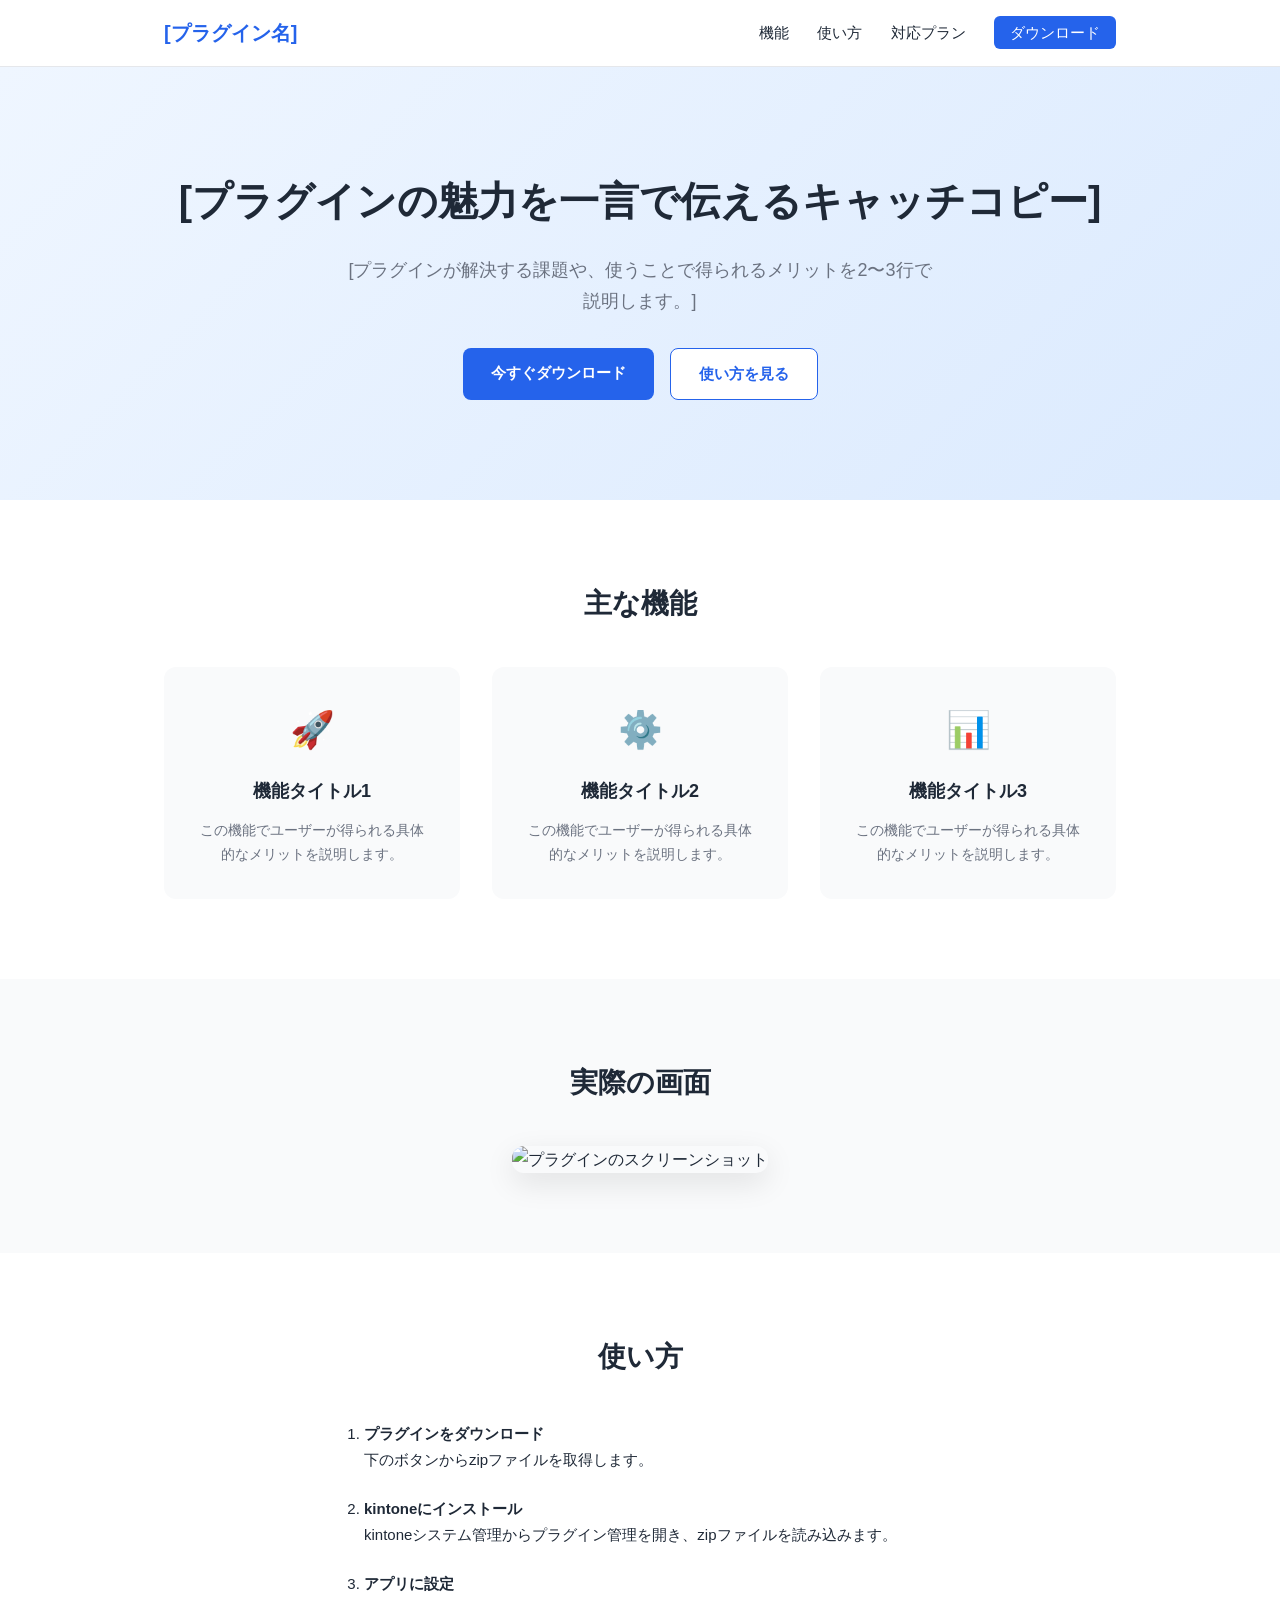
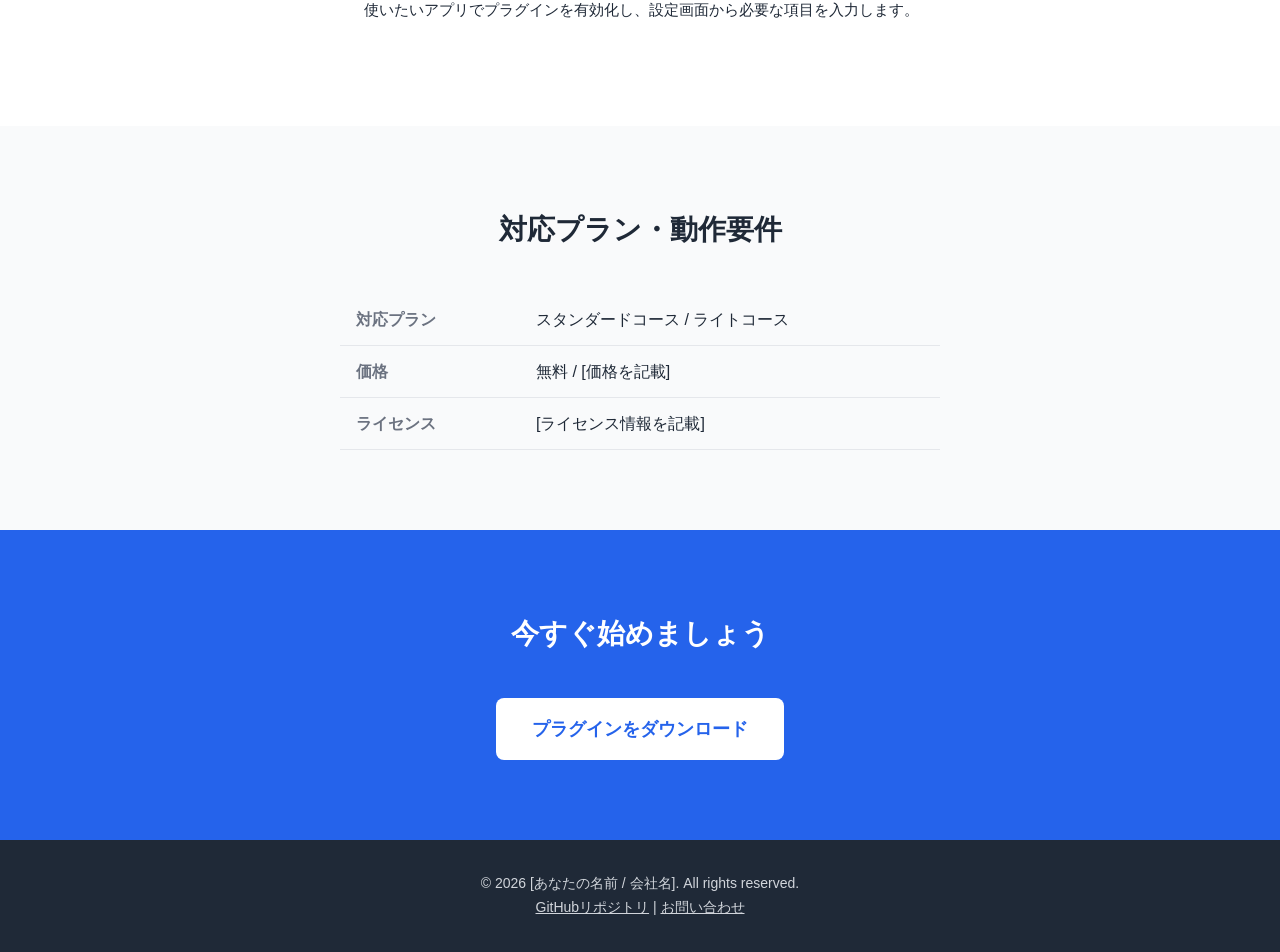
==== index.html @ deb2c382 "init" ====
<!DOCTYPE html>
<html lang="ja">
<head>
  <meta charset="UTF-8">
  <meta name="viewport" content="width=device-width, initial-scale=1.0">
  <title>[プラグイン名] - kintoneプラグイン</title>
  <link rel="stylesheet" href="style.css">
</head>
<body>

  <header class="site-header">
    <div class="container header-inner">
      <div class="logo">[プラグイン名]</div>
      <nav>
        <a href="#features">機能</a>
        <a href="#howto">使い方</a>
        <a href="#requirements">対応プラン</a>
        <a href="#download" class="nav-cta">ダウンロード</a>
      </nav>
    </div>
  </header>

  <section class="hero">
    <div class="container">
      <h1>[プラグインの魅力を一言で伝えるキャッチコピー]</h1>
      <p class="hero-sub">[プラグインが解決する課題や、使うことで得られるメリットを2〜3行で説明します。]</p>
      <div class="hero-buttons">
        <a href="#download" class="btn btn-primary">今すぐダウンロード</a>
        <a href="#howto" class="btn btn-secondary">使い方を見る</a>
      </div>
    </div>
  </section>

  <section id="features" class="features">
    <div class="container">
      <h2>主な機能</h2>
      <div class="feature-grid">
        <div class="feature-card">
          <div class="feature-icon">🚀</div>
          <h3>機能タイトル1</h3>
          <p>この機能でユーザーが得られる具体的なメリットを説明します。</p>
        </div>
        <div class="feature-card">
          <div class="feature-icon">⚙️</div>
          <h3>機能タイトル2</h3>
          <p>この機能でユーザーが得られる具体的なメリットを説明します。</p>
        </div>
        <div class="feature-card">
          <div class="feature-icon">📊</div>
          <h3>機能タイトル3</h3>
          <p>この機能でユーザーが得られる具体的なメリットを説明します。</p>
        </div>
      </div>
    </div>
  </section>

  <section class="screenshot">
    <div class="container">
      <h2>実際の画面</h2>
      <div class="screenshot-frame">
        <img src="https://placehold.co/900x500?text=%E3%82%B9%E3%82%AF%E3%83%AA%E3%83%BC%E3%83%B3%E3%82%B7%E3%83%A7%E3%83%83%E3%83%88%E3%82%92%E3%81%93%E3%81%93%E3%81%AB" alt="プラグインのスクリーンショット">
      </div>
    </div>
  </section>

  <section id="howto" class="howto">
    <div class="container">
      <h2>使い方</h2>
      <ol class="howto-list">
        <li><strong>プラグインをダウンロード</strong><br>下のボタンからzipファイルを取得します。</li>
        <li><strong>kintoneにインストール</strong><br>kintoneシステム管理からプラグイン管理を開き、zipファイルを読み込みます。</li>
        <li><strong>アプリに設定</strong><br>使いたいアプリでプラグインを有効化し、設定画面から必要な項目を入力します。</li>
      </ol>
    </div>
  </section>

  <section id="requirements" class="requirements">
    <div class="container">
      <h2>対応プラン・動作要件</h2>
      <table>
        <tr><th>対応プラン</th><td>スタンダードコース / ライトコース</td></tr>
        <tr><th>価格</th><td>無料 / [価格を記載]</td></tr>
        <tr><th>ライセンス</th><td>[ライセンス情報を記載]</td></tr>
      </table>
    </div>
  </section>

  <section id="download" class="download-cta">
    <div class="container">
      <h2>今すぐ始めましょう</h2>
      <a href="[zipファイルへのリンクをここに]" class="btn btn-primary btn-large">プラグインをダウンロード</a>
    </div>
  </section>

  <footer class="site-footer">
    <div class="container">
      <p>&copy; 2026 [あなたの名前 / 会社名]. All rights reserved.</p>
      <p><a href="[GitHubリポジトリのURL]">GitHubリポジトリ</a> | <a href="mailto:[お問い合わせ用メールアドレス]">お問い合わせ</a></p>
    </div>
  </footer>

</body>
</html>
---- style.css ----
:root {
  --primary: #2563eb;
  --primary-dark: #1e40af;
  --text-dark: #1f2937;
  --text-gray: #6b7280;
  --bg-light: #f9fafb;
  --white: #ffffff;
}

* {
  margin: 0;
  padding: 0;
  box-sizing: border-box;
}

body {
  font-family: "Helvetica Neue", Arial, "Hiragino Kaku Gothic ProN", "Meiryo", sans-serif;
  color: var(--text-dark);
  line-height: 1.7;
}

.container {
  max-width: 1000px;
  margin: 0 auto;
  padding: 0 24px;
}

/* Header */
.site-header {
  background: var(--white);
  border-bottom: 1px solid #e5e7eb;
  position: sticky;
  top: 0;
  z-index: 10;
}

.header-inner {
  display: flex;
  justify-content: space-between;
  align-items: center;
  padding: 16px 24px;
}

.logo {
  font-weight: bold;
  font-size: 20px;
  color: var(--primary);
}

nav a {
  margin-left: 24px;
  text-decoration: none;
  color: var(--text-dark);
  font-size: 15px;
}

.nav-cta {
  background: var(--primary);
  color: var(--white) !important;
  padding: 8px 16px;
  border-radius: 6px;
}

/* Hero */
.hero {
  background: linear-gradient(135deg, #eff6ff, #dbeafe);
  padding: 100px 0;
  text-align: center;
}

.hero h1 {
  font-size: 40px;
  margin-bottom: 20px;
  color: var(--text-dark);
}

.hero-sub {
  font-size: 18px;
  color: var(--text-gray);
  max-width: 600px;
  margin: 0 auto 32px;
}

.hero-buttons {
  display: flex;
  justify-content: center;
  gap: 16px;
}

.btn {
  display: inline-block;
  padding: 12px 28px;
  border-radius: 8px;
  text-decoration: none;
  font-weight: bold;
  font-size: 15px;
}

.btn-primary {
  background: var(--primary);
  color: var(--white);
}

.btn-primary:hover {
  background: var(--primary-dark);
}

.btn-secondary {
  background: var(--white);
  color: var(--primary);
  border: 1px solid var(--primary);
}

.btn-large {
  font-size: 18px;
  padding: 16px 36px;
}

/* Features */
.features {
  padding: 80px 0;
  background: var(--white);
}

.features h2, .howto h2, .requirements h2, .screenshot h2, .download-cta h2 {
  text-align: center;
  font-size: 28px;
  margin-bottom: 40px;
}

.feature-grid {
  display: grid;
  grid-template-columns: repeat(3, 1fr);
  gap: 32px;
}

.feature-card {
  background: var(--bg-light);
  padding: 32px;
  border-radius: 12px;
  text-align: center;
}

.feature-icon {
  font-size: 36px;
  margin-bottom: 16px;
}

.feature-card h3 {
  margin-bottom: 12px;
  font-size: 18px;
}

.feature-card p {
  color: var(--text-gray);
  font-size: 14px;
}

/* Screenshot */
.screenshot {
  padding: 80px 0;
  background: var(--bg-light);
  text-align: center;
}

.screenshot-frame img {
  max-width: 100%;
  border-radius: 12px;
  box-shadow: 0 10px 30px rgba(0,0,0,0.1);
}

/* How to */
.howto {
  padding: 80px 0;
}

.howto-list {
  max-width: 600px;
  margin: 0 auto;
  padding-left: 24px;
}

.howto-list li {
  margin-bottom: 24px;
  font-size: 15px;
}

/* Requirements */
.requirements {
  padding: 80px 0;
  background: var(--bg-light);
}

.requirements table {
  max-width: 600px;
  margin: 0 auto;
  width: 100%;
  border-collapse: collapse;
}

.requirements th, .requirements td {
  padding: 12px 16px;
  border-bottom: 1px solid #e5e7eb;
  text-align: left;
}

.requirements th {
  width: 30%;
  color: var(--text-gray);
}

/* Download CTA */
.download-cta {
  padding: 80px 0;
  text-align: center;
  background: var(--primary);
  color: var(--white);
}

.download-cta h2 {
  color: var(--white);
}

.download-cta .btn-primary {
  background: var(--white);
  color: var(--primary);
}

/* Footer */
.site-footer {
  padding: 32px 0;
  text-align: center;
  background: var(--text-dark);
  color: #d1d5db;
  font-size: 14px;
}

.site-footer a {
  color: #d1d5db;
}

/* Responsive */
@media (max-width: 768px) {
  .feature-grid {
    grid-template-columns: 1fr;
  }
  nav a {
    margin-left: 12px;
    font-size: 13px;
  }
  .hero h1 {
    font-size: 28px;
  }
}
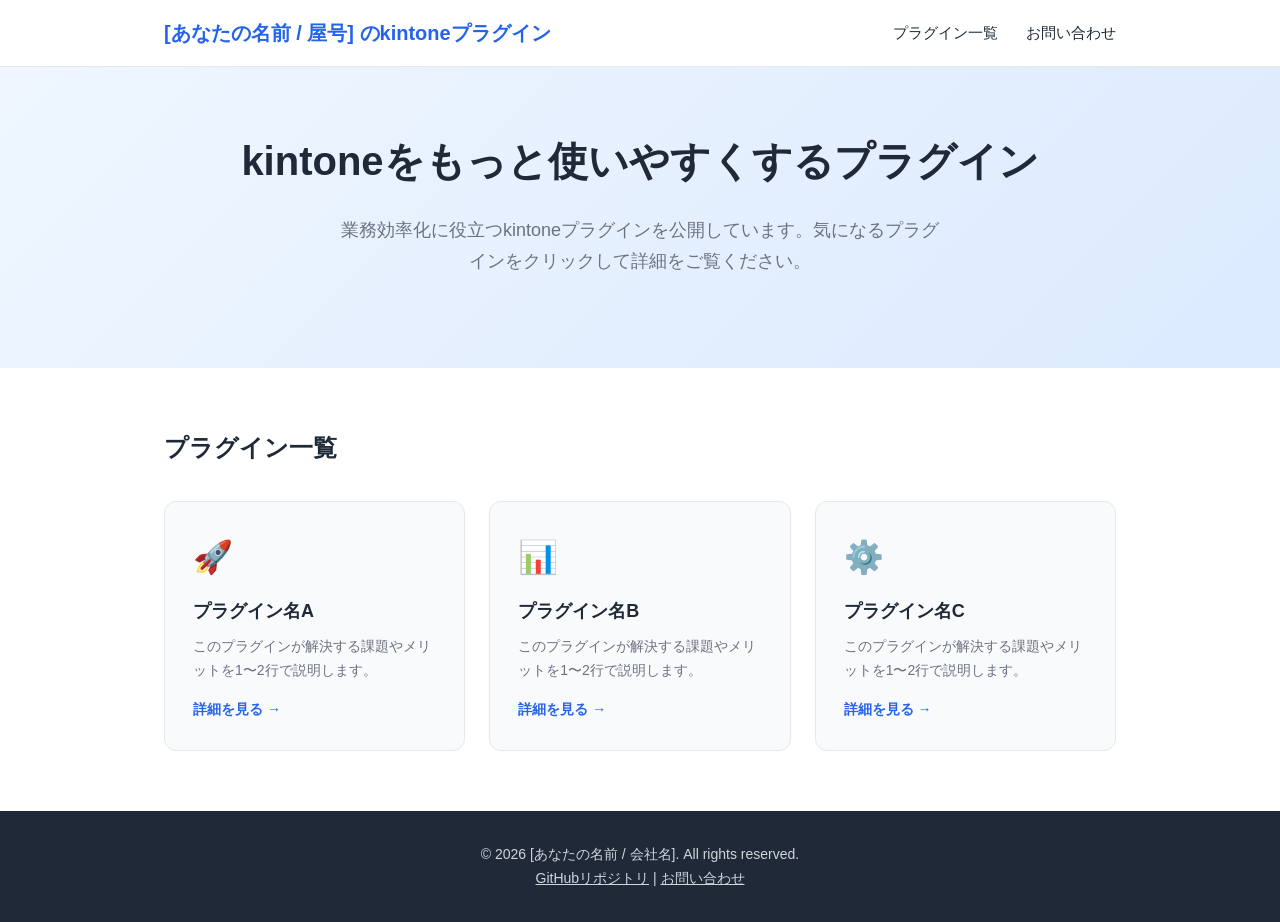
==== commit 0c898fa7: "create" ====
--- a/index.html
+++ b/index.html
@@ -3,92 +3,34 @@
 <head>
   <meta charset="UTF-8">
   <meta name="viewport" content="width=device-width, initial-scale=1.0">
-  <title>[プラグイン名] - kintoneプラグイン</title>
+  <title>kintoneプラグイン一覧</title>
   <link rel="stylesheet" href="style.css">
 </head>
 <body>
 
   <header class="site-header">
     <div class="container header-inner">
-      <div class="logo">[プラグイン名]</div>
+      <div class="logo">[あなたの名前 / 屋号] のkintoneプラグイン</div>
       <nav>
-        <a href="#features">機能</a>
-        <a href="#howto">使い方</a>
-        <a href="#requirements">対応プラン</a>
-        <a href="#download" class="nav-cta">ダウンロード</a>
+        <a href="#plugin-list">プラグイン一覧</a>
+        <a href="mailto:[お問い合わせ用メールアドレス]">お問い合わせ</a>
       </nav>
     </div>
   </header>
 
-  <section class="hero">
+  <section class="hero hero-list">
     <div class="container">
-      <h1>[プラグインの魅力を一言で伝えるキャッチコピー]</h1>
-      <p class="hero-sub">[プラグインが解決する課題や、使うことで得られるメリットを2〜3行で説明します。]</p>
-      <div class="hero-buttons">
-        <a href="#download" class="btn btn-primary">今すぐダウンロード</a>
-        <a href="#howto" class="btn btn-secondary">使い方を見る</a>
-      </div>
+      <h1>kintoneをもっと使いやすくするプラグイン</h1>
+      <p class="hero-sub">業務効率化に役立つkintoneプラグインを公開しています。気になるプラグインをクリックして詳細をご覧ください。</p>
     </div>
   </section>
 
-  <section id="features" class="features">
+  <section id="plugin-list" class="plugin-list-section">
     <div class="container">
-      <h2>主な機能</h2>
-      <div class="feature-grid">
-        <div class="feature-card">
-          <div class="feature-icon">🚀</div>
-          <h3>機能タイトル1</h3>
-          <p>この機能でユーザーが得られる具体的なメリットを説明します。</p>
-        </div>
-        <div class="feature-card">
-          <div class="feature-icon">⚙️</div>
-          <h3>機能タイトル2</h3>
-          <p>この機能でユーザーが得られる具体的なメリットを説明します。</p>
-        </div>
-        <div class="feature-card">
-          <div class="feature-icon">📊</div>
-          <h3>機能タイトル3</h3>
-          <p>この機能でユーザーが得られる具体的なメリットを説明します。</p>
-        </div>
+      <h2>プラグイン一覧</h2>
+      <div id="plugin-grid" class="plugin-grid">
+        <!-- ここにJavaScriptでカードが自動生成されます -->
       </div>
-    </div>
-  </section>
-
-  <section class="screenshot">
-    <div class="container">
-      <h2>実際の画面</h2>
-      <div class="screenshot-frame">
-        <img src="https://placehold.co/900x500?text=%E3%82%B9%E3%82%AF%E3%83%AA%E3%83%BC%E3%83%B3%E3%82%B7%E3%83%A7%E3%83%83%E3%83%88%E3%82%92%E3%81%93%E3%81%93%E3%81%AB" alt="プラグインのスクリーンショット">
-      </div>
-    </div>
-  </section>
-
-  <section id="howto" class="howto">
-    <div class="container">
-      <h2>使い方</h2>
-      <ol class="howto-list">
-        <li><strong>プラグインをダウンロード</strong><br>下のボタンからzipファイルを取得します。</li>
-        <li><strong>kintoneにインストール</strong><br>kintoneシステム管理からプラグイン管理を開き、zipファイルを読み込みます。</li>
-        <li><strong>アプリに設定</strong><br>使いたいアプリでプラグインを有効化し、設定画面から必要な項目を入力します。</li>
-      </ol>
-    </div>
-  </section>
-
-  <section id="requirements" class="requirements">
-    <div class="container">
-      <h2>対応プラン・動作要件</h2>
-      <table>
-        <tr><th>対応プラン</th><td>スタンダードコース / ライトコース</td></tr>
-        <tr><th>価格</th><td>無料 / [価格を記載]</td></tr>
-        <tr><th>ライセンス</th><td>[ライセンス情報を記載]</td></tr>
-      </table>
-    </div>
-  </section>
-
-  <section id="download" class="download-cta">
-    <div class="container">
-      <h2>今すぐ始めましょう</h2>
-      <a href="[zipファイルへのリンクをここに]" class="btn btn-primary btn-large">プラグインをダウンロード</a>
     </div>
   </section>
 
@@ -99,5 +41,7 @@
     </div>
   </footer>
 
+  <script src="plugins-data.js"></script>
+  <script src="script.js"></script>
 </body>
 </html>
--- a/style.css
+++ b/style.css
@@ -252,3 +252,72 @@
     font-size: 28px;
   }
 }
+/* Plugin list page */
+.hero-list {
+  padding: 60px 0;
+}
+
+.plugin-list-section {
+  padding: 60px 0;
+  background: var(--white);
+}
+
+.plugin-grid {
+  display: grid;
+  grid-template-columns: repeat(3, 1fr);
+  gap: 24px;
+  margin-top: 32px;
+}
+
+.plugin-card {
+  display: block;
+  background: var(--bg-light);
+  border-radius: 12px;
+  padding: 28px;
+  text-decoration: none;
+  color: var(--text-dark);
+  border: 1px solid #e5e7eb;
+  transition: transform 0.2s, box-shadow 0.2s, border-color 0.2s;
+}
+
+.plugin-card:hover {
+  transform: translateY(-4px);
+  box-shadow: 0 10px 20px rgba(0,0,0,0.08);
+  border-color: var(--primary);
+}
+
+.plugin-card-icon {
+  font-size: 32px;
+  margin-bottom: 12px;
+}
+
+.plugin-card h3 {
+  margin-bottom: 8px;
+  font-size: 18px;
+}
+
+.plugin-card p {
+  color: var(--text-gray);
+  font-size: 14px;
+  margin-bottom: 12px;
+}
+
+.plugin-card-link {
+  color: var(--primary);
+  font-weight: bold;
+  font-size: 14px;
+}
+
+.back-link {
+  display: inline-block;
+  margin: 24px 0 0;
+  color: var(--primary);
+  text-decoration: none;
+  font-size: 14px;
+}
+
+@media (max-width: 768px) {
+  .plugin-grid {
+    grid-template-columns: 1fr;
+  }
+}
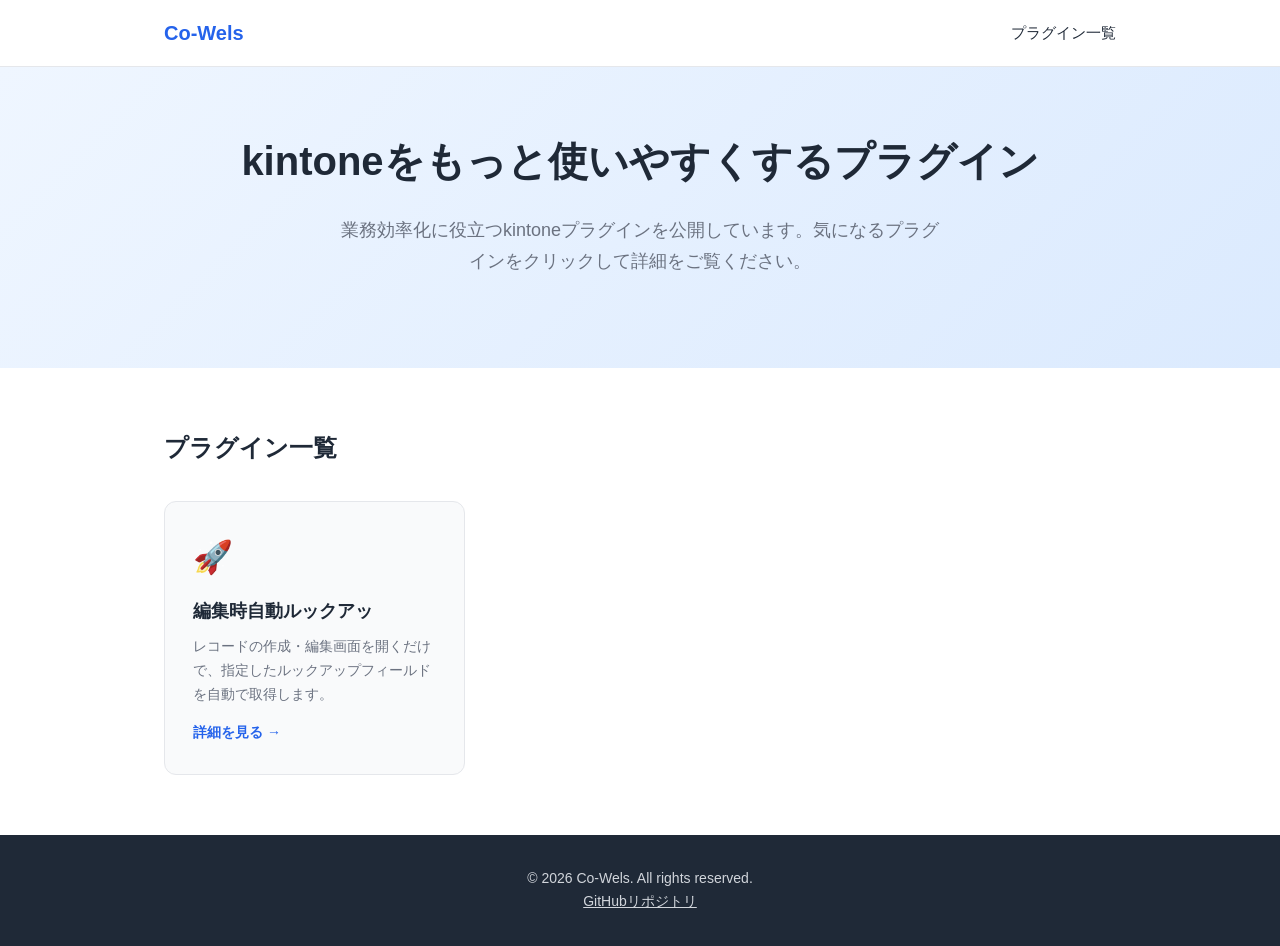
==== commit 20cd5b54: "ブランド名変更" ====
--- a/index.html
+++ b/index.html
@@ -10,10 +10,9 @@
 
   <header class="site-header">
     <div class="container header-inner">
-      <div class="logo">[あなたの名前 / 屋号] のkintoneプラグイン</div>
+      <div class="logo">Co-Wels</div>
       <nav>
         <a href="#plugin-list">プラグイン一覧</a>
-        <a href="mailto:[お問い合わせ用メールアドレス]">お問い合わせ</a>
       </nav>
     </div>
   </header>
@@ -36,8 +35,8 @@
 
   <footer class="site-footer">
     <div class="container">
-      <p>&copy; 2026 [あなたの名前 / 会社名]. All rights reserved.</p>
-      <p><a href="[GitHubリポジトリのURL]">GitHubリポジトリ</a> | <a href="mailto:[お問い合わせ用メールアドレス]">お問い合わせ</a></p>
+      <p>&copy; 2026 Co-Wels. All rights reserved.</p>
+      <p><a href="https://github.com/kazuya-wings/kintone-plugin-site">GitHubリポジトリ</a></p>
     </div>
   </footer>
 
--- a/style.css
+++ b/style.css
@@ -169,6 +169,24 @@
   box-shadow: 0 10px 30px rgba(0,0,0,0.1);
 }
 
+/* Screenshot grid (2 images side by side) */
+.screenshot-grid {
+  display: grid;
+  grid-template-columns: repeat(2, 1fr);
+  gap: 24px;
+  margin-top: 32px;
+}
+
+.screenshot-item {
+  text-align: center;
+}
+
+.screenshot-caption {
+  margin-top: 12px;
+  font-size: 14px;
+  color: var(--text-gray);
+}
+
 /* How to */
 .howto {
   padding: 80px 0;
@@ -239,19 +257,6 @@
   color: #d1d5db;
 }
 
-/* Responsive */
-@media (max-width: 768px) {
-  .feature-grid {
-    grid-template-columns: 1fr;
-  }
-  nav a {
-    margin-left: 12px;
-    font-size: 13px;
-  }
-  .hero h1 {
-    font-size: 28px;
-  }
-}
 /* Plugin list page */
 .hero-list {
   padding: 60px 0;
@@ -316,8 +321,86 @@
   font-size: 14px;
 }
 
+/* Responsive */
 @media (max-width: 768px) {
+  .header-inner {
+    flex-direction: column;
+    align-items: flex-start;
+    gap: 12px;
+  }
+
+  nav {
+    display: flex;
+    flex-wrap: wrap;
+    gap: 8px 16px;
+  }
+
+  nav a {
+    margin-left: 0;
+    font-size: 13px;
+  }
+
+  .hero {
+    padding: 60px 0;
+  }
+
+  .hero h1 {
+    font-size: 26px;
+    line-height: 1.4;
+  }
+
+  .hero-sub {
+    font-size: 15px;
+  }
+
+  .hero-buttons {
+    flex-direction: column;
+    gap: 12px;
+  }
+
+  .btn {
+    width: 100%;
+    text-align: center;
+  }
+
+  .feature-grid {
+    grid-template-columns: 1fr;
+  }
+
   .plugin-grid {
     grid-template-columns: 1fr;
   }
-}
+
+  .screenshot-grid {
+    grid-template-columns: 1fr;
+  }
+
+  .requirements table {
+    display: block;
+    overflow-x: auto;
+    white-space: nowrap;
+  }
+
+  .requirements th, .requirements td {
+    padding: 10px 12px;
+    font-size: 14px;
+  }
+
+  section {
+    padding: 50px 0 !important;
+  }
+
+  .container {
+    padding: 0 16px;
+  }
+}
+
+@media (max-width: 480px) {
+  .hero h1 {
+    font-size: 22px;
+  }
+
+  .logo {
+    font-size: 17px;
+  }
+}
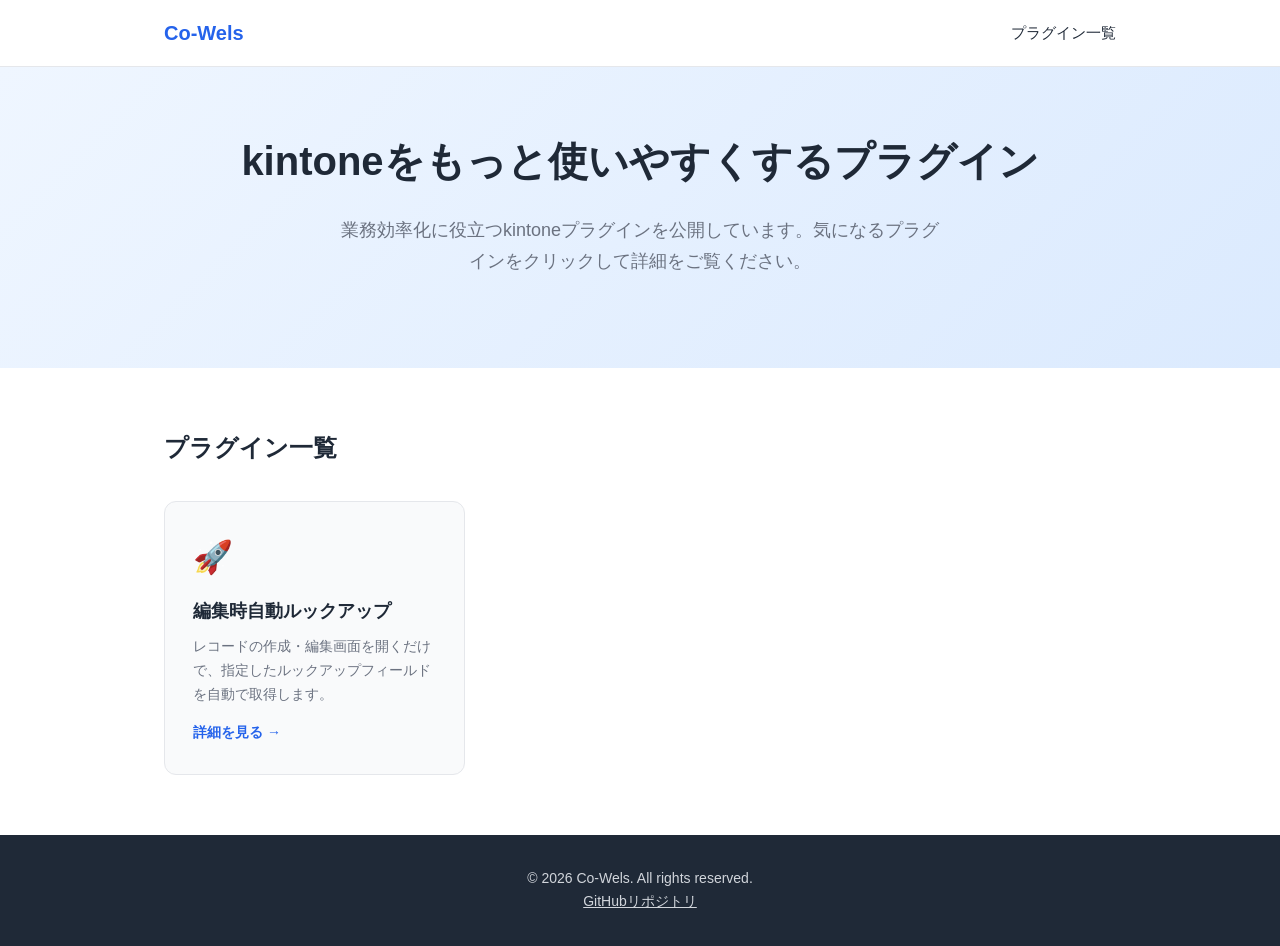
==== commit e0c707fd: "トラッキングコード埋め込み" ====
--- a/index.html
+++ b/index.html
@@ -5,6 +5,7 @@
   <meta name="viewport" content="width=device-width, initial-scale=1.0">
   <title>kintoneプラグイン一覧</title>
   <link rel="stylesheet" href="style.css">
+  <script defer src="https://cloud.umami.is/script.js" data-website-id="109e02f7-43d8-4a75-9b07-237175e63104"></script>
 </head>
 <body>
 
